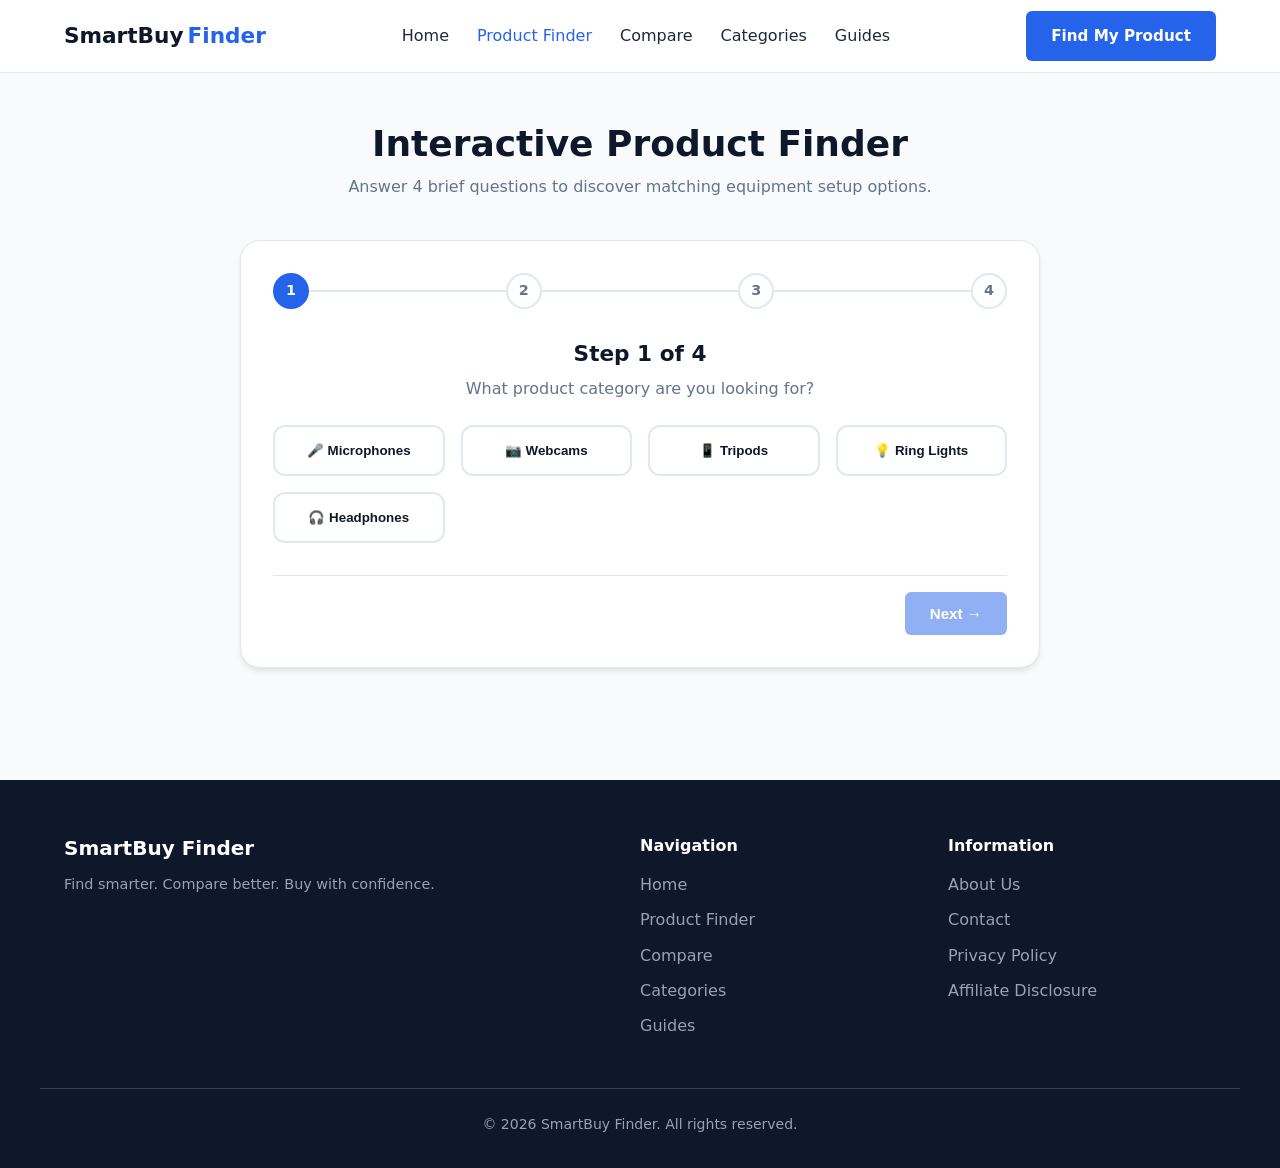
==== product-finder.html @ f2946a80 "Add product-finder.html for interactive wizard" ====
<!DOCTYPE html>
<html lang="en">
<head>
  <meta charset="UTF-8">
  <meta name="viewport" content="width=device-width, initial-scale=1.0">
  <title>Product Finder | SmartBuy Finder</title>
  <meta name="description" content="Use our interactive 4-step wizard to find creator gear tailored specifically to your budget and use case.">
  <link rel="canonical" href="https://YOUR-DOMAIN.com/product-finder.html">
  
  <meta property="og:title" content="Product Finder | SmartBuy Finder">
  <meta property="og:description" content="Interactive gear recommendation wizard.">
  <meta property="og:type" content="website">
  <meta property="og:url" content="https://YOUR-DOMAIN.com/product-finder.html">

  <link rel="stylesheet" href="css/style.css">
</head>
<body>
  <header class="site-header">
    <div class="container header-inner">
      <a href="index.html" class="brand-logo">SmartBuy <span>Finder</span></a>
      <button class="mobile-toggle" aria-label="Toggle Navigation" aria-expanded="false">☰</button>
      <nav>
        <ul class="nav-menu">
          <li><a href="index.html" class="nav-link">Home</a></li>
          <li><a href="product-finder.html" class="nav-link active">Product Finder</a></li>
          <li><a href="compare.html" class="nav-link">Compare</a></li>
          <li><a href="categories.html" class="nav-link">Categories</a></li>
          <li><a href="guides.html" class="nav-link">Guides</a></li>
        </ul>
      </nav>
      <a href="product-finder.html" class="btn btn-primary header-cta">Find My Product</a>
    </div>
  </header>

  <main class="container" style="padding: 3rem 1.5rem;">
    <h1 style="text-align:center; font-size: 2.25rem; margin-bottom: 0.5rem;">Interactive Product Finder</h1>
    <p style="text-align:center; color: var(--text-muted); margin-bottom: 2.5rem;">Answer 4 brief questions to discover matching equipment setup options.</p>

    <!-- CONTAINER FOR DYNAMIC JS WIZARD -->
    <div id="finder-wizard-container"></div>
  </main>

  <footer class="site-footer">
    <div class="container footer-grid">
      <div class="footer-brand">
        <h3>SmartBuy Finder</h3>
        <p style="font-size:0.9rem;">Find smarter. Compare better. Buy with confidence.</p>
      </div>
      <div class="footer-col">
        <h4>Navigation</h4>
        <ul>
          <li><a href="index.html">Home</a></li>
          <li><a href="product-finder.html">Product Finder</a></li>
          <li><a href="compare.html">Compare</a></li>
          <li><a href="categories.html">Categories</a></li>
          <li><a href="guides.html">Guides</a></li>
        </ul>
      </div>
      <div class="footer-col">
        <h4>Information</h4>
        <ul>
          <li><a href="#">About Us</a></li>
          <li><a href="#">Contact</a></li>
          <li><a href="#">Privacy Policy</a></li>
          <li><a href="#">Affiliate Disclosure</a></li>
        </ul>
      </div>
    </div>
    <div class="container footer-bottom">
      <p>&copy; 2026 SmartBuy Finder. All rights reserved.</p>
    </div>
  </footer>

  <script src="js/products.js"></script>
  <script src="js/app.js"></script>
</body>
</html>
---- css/style.css ----
/* --- Root Variables & Theme Tokens --- */
:root {
  --primary: #2563eb;
  --primary-hover: #1d4ed8;
  --primary-light: #eff6ff;
  --secondary: #0f172a;
  --accent: #f59e0b;
  --accent-light: #fef3c7;
  --background: #f8fafc;
  --surface: #ffffff;
  --text-main: #1e293b;
  --text-muted: #64748b;
  --border: #e2e8f0;
  --radius-sm: 6px;
  --radius-md: 12px;
  --radius-lg: 20px;
  --shadow-sm: 0 1px 3px rgba(0, 0, 0, 0.05);
  --shadow-md: 0 4px 6px -1px rgba(0, 0, 0, 0.08), 0 2px 4px -1px rgba(0, 0, 0, 0.04);
  --shadow-lg: 0 10px 15px -3px rgba(0, 0, 0, 0.1), 0 4px 6px -2px rgba(0, 0, 0, 0.05);
  --font: system-ui, -apple-system, BlinkMacSystemFont, "Segoe UI", Roboto, Oxygen, Ubuntu, Cantarell, sans-serif;
  --max-width: 1200px;
}

/* --- Base & Reset --- */
*, *::before, *::after {
  box-sizing: border-box;
  margin: 0;
  padding: 0;
}

html {
  scroll-behavior: smooth;
}

body {
  font-family: var(--font);
  background-color: var(--background);
  color: var(--text-main);
  line-height: 1.6;
  min-height: 100vh;
  display: flex;
  flex-direction: column;
}

a {
  color: var(--primary);
  text-decoration: none;
  transition: color 0.2s ease;
}

a:hover {
  text-decoration: underline;
}

.container {
  width: 100%;
  max-width: var(--max-width);
  margin: 0 auto;
  padding: 0 1.5rem;
}

main {
  flex: 1;
}

/* --- Typography --- */
h1, h2, h3, h4 {
  color: var(--secondary);
  line-height: 1.25;
  font-weight: 700;
}

/* --- Buttons & UI Elements --- */
.btn {
  display: inline-flex;
  align-items: center;
  justify-content: center;
  padding: 0.75rem 1.5rem;
  font-weight: 600;
  font-size: 0.95rem;
  border-radius: var(--radius-sm);
  cursor: pointer;
  transition: all 0.2s ease;
  border: 1px solid transparent;
  text-decoration: none !important;
  gap: 0.5rem;
}

.btn-primary {
  background-color: var(--primary);
  color: #ffffff;
}
.btn-primary:hover {
  background-color: var(--primary-hover);
  transform: translateY(-1px);
}

.btn-secondary {
  background-color: var(--surface);
  color: var(--secondary);
  border-color: var(--border);
}
.btn-secondary:hover {
  background-color: var(--background);
  border-color: #cbd5e1;
}

.btn-outline {
  background-color: transparent;
  color: var(--primary);
  border-color: var(--primary);
}
.btn-outline:hover {
  background-color: var(--primary);
  color: #ffffff;
}

.btn-sm {
  padding: 0.4rem 0.85rem;
  font-size: 0.85rem;
}

.badge {
  display: inline-block;
  padding: 0.25rem 0.625rem;
  font-size: 0.75rem;
  font-weight: 700;
  border-radius: 9999px;
  text-transform: uppercase;
  letter-spacing: 0.05em;
}

.badge-demo {
  background-color: var(--accent-light);
  color: #b45309;
}

.badge-match {
  background-color: var(--primary-light);
  color: var(--primary);
}

/* --- Header & Navigation --- */
.site-header {
  background-color: var(--surface);
  border-bottom: 1px solid var(--border);
  position: sticky;
  top: 0;
  z-index: 100;
}

.header-inner {
  display: flex;
  align-items: center;
  justify-content: space-between;
  height: 72px;
}

.brand-logo {
  font-size: 1.35rem;
  font-weight: 800;
  color: var(--secondary);
  display: flex;
  align-items: center;
  gap: 0.25rem;
}
.brand-logo:hover {
  text-decoration: none;
}
.brand-logo span {
  color: var(--primary);
}

.nav-menu {
  display: flex;
  align-items: center;
  gap: 1.75rem;
  list-style: none;
}

.nav-link {
  color: var(--text-main);
  font-weight: 500;
}
.nav-link:hover, .nav-link.active {
  color: var(--primary);
  text-decoration: none;
}

.mobile-toggle {
  display: none;
  background: none;
  border: 1px solid var(--border);
  border-radius: var(--radius-sm);
  padding: 0.4rem 0.75rem;
  font-size: 1.25rem;
  cursor: pointer;
  color: var(--secondary);
}

/* --- Footer --- */
.site-footer {
  background-color: var(--secondary);
  color: #94a3b8;
  padding: 3.5rem 0 2rem;
  margin-top: 4rem;
}

.footer-grid {
  display: grid;
  grid-template-columns: 2fr repeat(2, 1fr);
  gap: 2.5rem;
  margin-bottom: 2.5rem;
}

.footer-brand h3 {
  color: #ffffff;
  font-size: 1.25rem;
  margin-bottom: 0.75rem;
}

.footer-col h4 {
  color: #ffffff;
  font-size: 1rem;
  margin-bottom: 1rem;
}

.footer-col ul {
  list-style: none;
}

.footer-col li {
  margin-bottom: 0.6rem;
}

.footer-col a {
  color: #94a3b8;
}
.footer-col a:hover {
  color: #ffffff;
}

.footer-bottom {
  border-top: 1px solid #334155;
  padding-top: 1.5rem;
  text-align: center;
  font-size: 0.875rem;
}

/* --- Cards & Grid Layouts --- */
.card {
  background: var(--surface);
  border: 1px solid var(--border);
  border-radius: var(--radius-md);
  padding: 1.5rem;
  box-shadow: var(--shadow-sm);
  transition: transform 0.2s ease, box-shadow 0.2s ease;
}
.card:hover {
  transform: translateY(-3px);
  box-shadow: var(--shadow-md);
}

.grid-2 {
  display: grid;
  grid-template-columns: repeat(2, 1fr);
  gap: 1.5rem;
}

.grid-3 {
  display: grid;
  grid-template-columns: repeat(3, 1fr);
  gap: 1.5rem;
}

.grid-5 {
  display: grid;
  grid-template-columns: repeat(5, 1fr);
  gap: 1rem;
}

/* --- Product Cards --- */
.product-card {
  display: flex;
  flex-direction: column;
  justify-content: space-between;
  height: 100%;
}

.product-card-header {
  display: flex;
  justify-content: space-between;
  align-items: flex-start;
  margin-bottom: 0.75rem;
}

.product-title {
  font-size: 1.15rem;
  font-weight: 700;
  color: var(--secondary);
}

.product-category {
  font-size: 0.8rem;
  text-transform: uppercase;
  letter-spacing: 0.05em;
  color: var(--text-muted);
  margin-bottom: 0.5rem;
  display: block;
}

.product-desc {
  font-size: 0.9rem;
  color: var(--text-muted);
  margin-bottom: 1rem;
}

.product-features {
  list-style: none;
  margin-bottom: 1.5rem;
  font-size: 0.85rem;
}

.product-features li {
  position: relative;
  padding-left: 1.2rem;
  margin-bottom: 0.3rem;
  color: var(--text-main);
}

.product-features li::before {
  content: "✓";
  position: absolute;
  left: 0;
  color: var(--primary);
  font-weight: bold;
}

/* --- Multi-step Finder UI --- */
.finder-wizard {
  background: var(--surface);
  border: 1px solid var(--border);
  border-radius: var(--radius-lg);
  padding: 2rem;
  box-shadow: var(--shadow-md);
  max-width: 800px;
  margin: 0 auto;
}

.step-indicator {
  display: flex;
  justify-content: space-between;
  margin-bottom: 2rem;
  position: relative;
}

.step-indicator::before {
  content: "";
  position: absolute;
  top: 50%;
  left: 0;
  right: 0;
  height: 2px;
  background: var(--border);
  z-index: 1;
  transform: translateY(-50%);
}

.step-dot {
  width: 36px;
  height: 36px;
  border-radius: 50%;
  background: var(--surface);
  border: 2px solid var(--border);
  display: flex;
  align-items: center;
  justify-content: center;
  font-weight: 700;
  font-size: 0.9rem;
  position: relative;
  z-index: 2;
  color: var(--text-muted);
}

.step-dot.active {
  border-color: var(--primary);
  background: var(--primary);
  color: #ffffff;
}

.step-dot.completed {
  border-color: var(--primary);
  background: var(--primary-light);
  color: var(--primary);
}

.option-grid {
  display: grid;
  grid-template-columns: repeat(auto-fit, minmax(140px, 1fr));
  gap: 1rem;
  margin: 1.5rem 0;
}

.option-btn {
  background: var(--surface);
  border: 2px solid var(--border);
  border-radius: var(--radius-md);
  padding: 1rem;
  text-align: center;
  cursor: pointer;
  transition: all 0.2s ease;
  font-weight: 600;
  color: var(--secondary);
}

.option-btn:hover {
  border-color: #cbd5e1;
  background: var(--background);
}

.option-btn.selected {
  border-color: var(--primary);
  background: var(--primary-light);
  color: var(--primary);
}

.wizard-actions {
  display: flex;
  justify-content: space-between;
  margin-top: 2rem;
  padding-top: 1rem;
  border-top: 1px solid var(--border);
}

/* --- Comparison Table --- */
.comparison-wrapper {
  overflow-x: auto;
  background: var(--surface);
  border: 1px solid var(--border);
  border-radius: var(--radius-md);
  box-shadow: var(--shadow-sm);
}

.comparison-table {
  width: 100%;
  border-collapse: collapse;
  min-width: 650px;
}

.comparison-table th,
.comparison-table td {
  padding: 1.2rem;
  text-align: left;
  border-bottom: 1px solid var(--border);
  vertical-align: top;
}

.comparison-table th {
  background: var(--background);
  color: var(--secondary);
  font-weight: 700;
  width: 20%;
}

.comparison-table td {
  width: 26.6%;
}

/* --- Accordions --- */
.accordion-item {
  background: var(--surface);
  border: 1px solid var(--border);
  border-radius: var(--radius-md);
  margin-bottom: 0.75rem;
  overflow: hidden;
}

.accordion-header {
  width: 100%;
  padding: 1.25rem;
  background: none;
  border: none;
  text-align: left;
  font-weight: 600;
  font-size: 1.05rem;
  color: var(--secondary);
  cursor: pointer;
  display: flex;
  justify-content: space-between;
  align-items: center;
}

.accordion-header::after {
  content: "+";
  font-size: 1.25rem;
  color: var(--primary);
}

.accordion-item.active .accordion-header::after {
  content: "−";
}

.accordion-body {
  padding: 0 1.25rem 1.25rem;
  color: var(--text-muted);
  display: none;
}

.accordion-item.active .accordion-body {
  display: block;
}

/* --- Responsive Styles --- */
@media (max-width: 1024px) {
  .grid-5 {
    grid-template-columns: repeat(3, 1fr);
  }
}

@media (max-width: 768px) {
  .mobile-toggle {
    display: block;
  }
  .header-cta {
    display: none;
  }
  .nav-menu {
    position: absolute;
    top: 72px;
    left: 0;
    width: 100%;
    background-color: var(--surface);
    flex-direction: column;
    align-items: stretch;
    padding: 1.5rem;
    border-bottom: 1px solid var(--border);
    box-shadow: var(--shadow-lg);
    display: none;
  }
  .nav-menu.active {
    display: flex;
  }
  .grid-2, .grid-3, .grid-5 {
    grid-template-columns: 1fr;
  }
  .footer-grid {
    grid-template-columns: 1fr;
    gap: 2rem;
  }
  .hero-flex {
    flex-direction: column;
    text-align: center;
  }
  .wizard-actions {
    flex-direction: column;
    gap: 0.75rem;
  }
  .wizard-actions .btn {
    width: 100%;
  }
  }
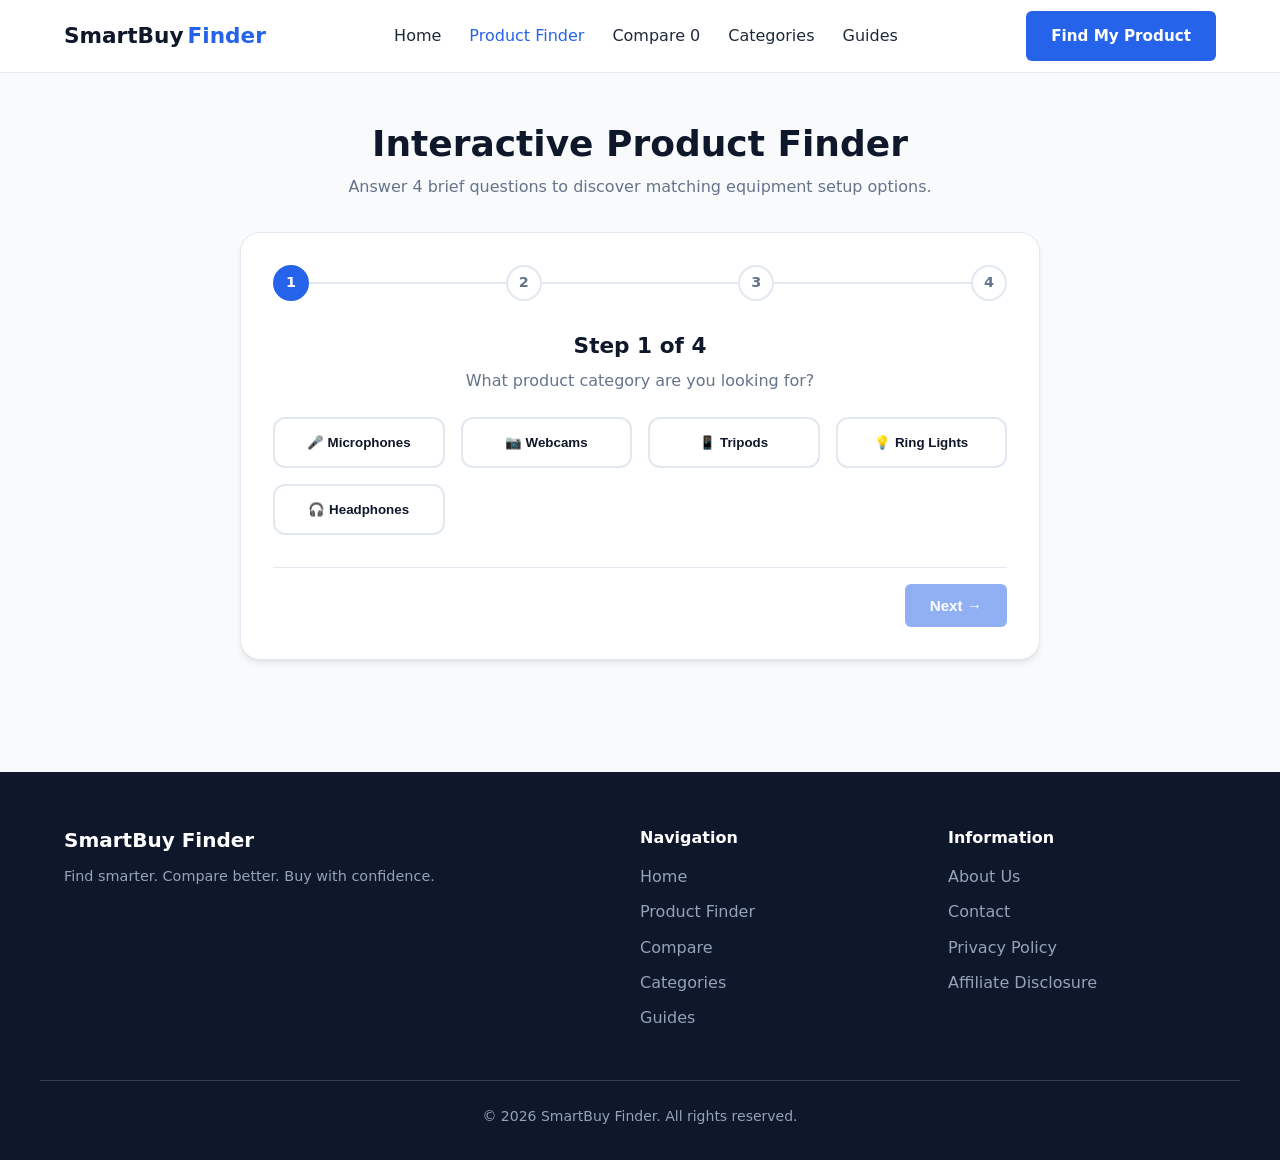
==== commit 69a8b915: "Update navigation and content in product-finder.html" ====
--- a/product-finder.html
+++ b/product-finder.html
@@ -23,7 +23,7 @@
         <ul class="nav-menu">
           <li><a href="index.html" class="nav-link">Home</a></li>
           <li><a href="product-finder.html" class="nav-link active">Product Finder</a></li>
-          <li><a href="compare.html" class="nav-link">Compare</a></li>
+          <li><a href="compare.html" class="nav-link">Compare <span id="nav-compare-badge" class="nav-badge">0</span></a></li>
           <li><a href="categories.html" class="nav-link">Categories</a></li>
           <li><a href="guides.html" class="nav-link">Guides</a></li>
         </ul>
@@ -34,9 +34,9 @@
 
   <main class="container" style="padding: 3rem 1.5rem;">
     <h1 style="text-align:center; font-size: 2.25rem; margin-bottom: 0.5rem;">Interactive Product Finder</h1>
-    <p style="text-align:center; color: var(--text-muted); margin-bottom: 2.5rem;">Answer 4 brief questions to discover matching equipment setup options.</p>
+    <p style="text-align:center; color: var(--text-muted); margin-bottom: 2rem;">Answer 4 brief questions to discover matching equipment setup options.</p>
 
-    <!-- CONTAINER FOR DYNAMIC JS WIZARD -->
+    <!-- DYNAMIC STEP WIZARD & RESULTS CONTAINER -->
     <div id="finder-wizard-container"></div>
   </main>
 
@@ -72,6 +72,7 @@
   </footer>
 
   <script src="js/products.js"></script>
+  <script src="js/filters.js"></script>
   <script src="js/app.js"></script>
 </body>
 </html>
